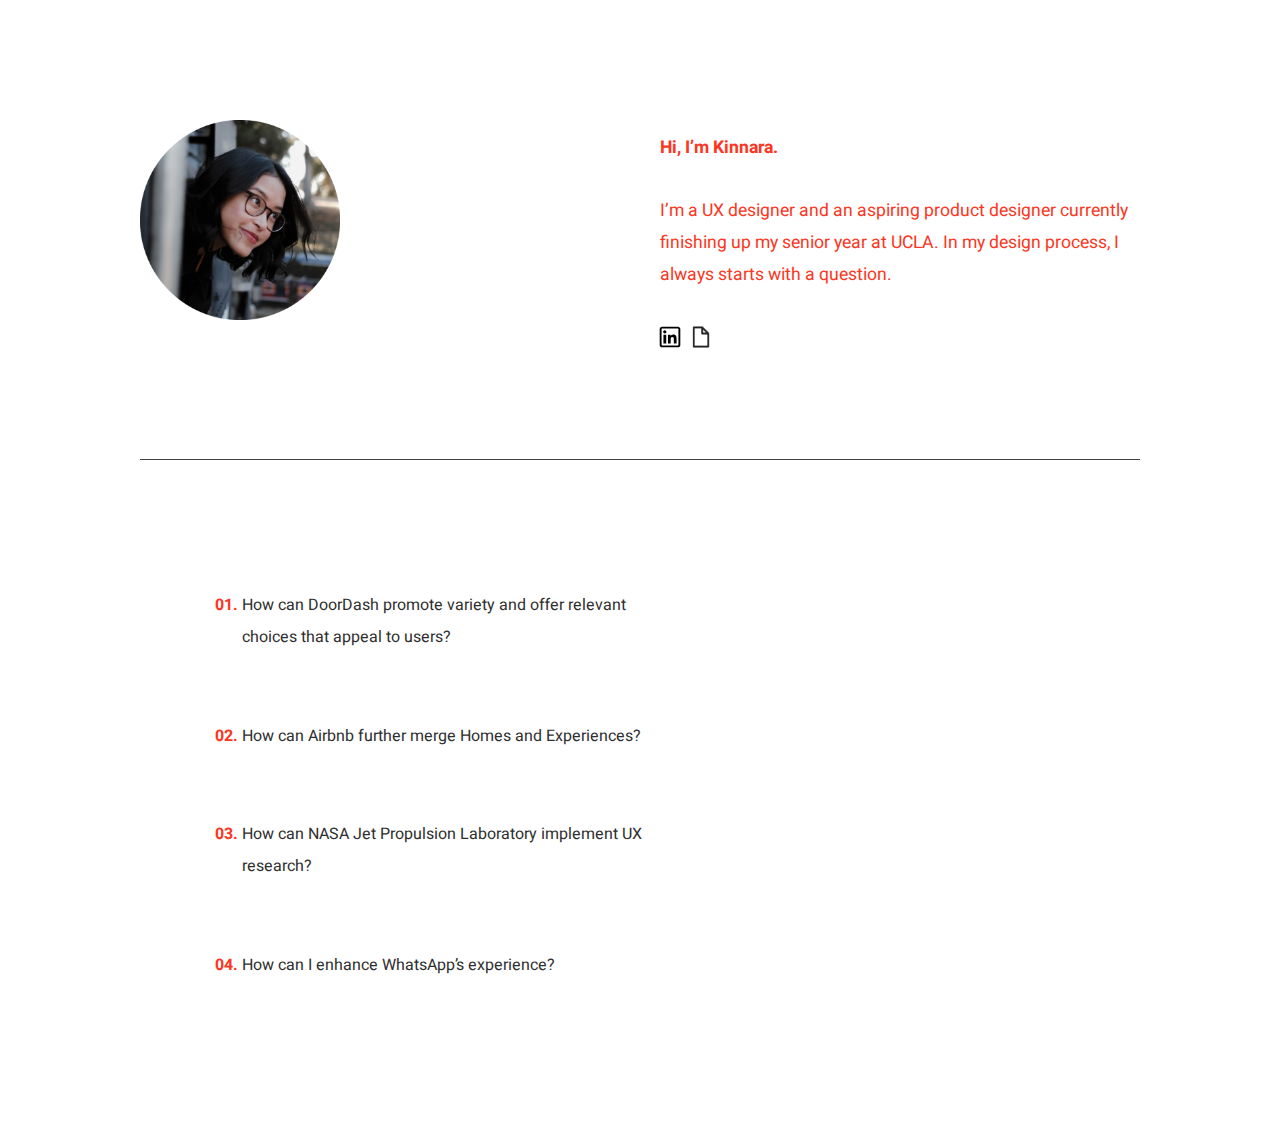
==== index.html @ e4466d97 "Portfolio" ====
<!DOCTYPE html>
<html lang="en">
<head>
  <title>Kinnara Anindita</title>
  <link rel="stylesheet" type="text/css" href="styles.css">
  <link href="https://fonts.googleapis.com/css?family=Heebo:300,700" rel="stylesheet">
  <meta charset="utf-8">
</head>
<body>
  <div class="mainpage">
    <div class="intro">
      <img id="kins" src="kins.png" alt="kinnara's face" width=200px>
      <div class="intro-right">
        <h1 id="opening"> <strong> Hi, I’m Kinnara. </strong> <br><br>I’m a UX designer and an aspiring product designer currently finishing up my senior year at UCLA. In my design process, I always starts with a question.</h1>
          <a href="https://www.linkedin.com/in/kinnaraanindita/"><img id="linkedin" src="linkedin.svg" alt="linkedin icon" width="30px"></a>
          <a href="RESUME2019.pdf" target="_blank"><img id="file" src="file.png" alt="file icon" width=24px></a>
      </div>
    </div>


      <div class="works" style="float:left;">

        <ol>
        <a href="KPCB/index.html">
          <div class="box" id="kpcb" onmouseover="KPCB();" onmouseout="blank();">
            <li><h2>How can DoorDash promote variety and offer relevant choices that appeal to users?</h2></li>
          </div>
        </a>
        <a href="Airbnb/index.html" onmouseover="airbnb();" onmouseout="blank();">
          <div class="box" id="airbnb">
            <li><h2>How can Airbnb further merge Homes and Experiences?</h2></li>
          </div>
        </a>
        <a href="NASA/index.html">
          <div class="box" id="nasa" onmouseover="nasa();" onmouseout="blank();">
            <li><h2>How can NASA Jet Propulsion Laboratory implement UX research?</h2></li>
          </div>
        </a>
        <a href="Whatsapp/index.html">
          <div class="box" id="whatsapp" onmouseover="whatsapp();" onmouseout="blank();">
            <li><h2>How can I enhance WhatsApp’s experience?</h2></li>
          </div>
        </a>
        </ol>

        </div>
        <div class = "image" style="float:right;">
            <img alt="Big Picture" height="550px" id="myImage" src="[data-uri]" >
        </div>



    </div>
  </div>

  <script>
      var img = document.getElementById('myImage')

      function KPCB()
      {
          img.src='KPCB/Mockup.png';
      }
      function airbnb()
      {
          img.src='Airbnb/experiencesnearby.png';
      }
      function nasa()
      {
          img.src='NASA/me.jpeg';
      }
      function whatsapp()
      {
          img.src='Whatsapp/1_1.png';
      }
      function blank()
      {
        img.src='[data-uri]';
      }

      function showImg(){
        var thumb =document.getElementById(x);
        x.style.display = "block";
      };
      function hideImg(x){
        var thumb =document.getElementById(x);
        x.style.display = "none";
      };


    </script>

</body>
</html>
---- styles.css ----
body {
  font-family: 'Heebo', sans-serif;
  margin: 120px;
}

.mainpage{
  margin: auto;
  max-width: 1000px;
}

.intro {
  overflow: auto;
  width: 1000px;
  padding-bottom: 100px;
  border-bottom: 1px solid #424242;
}

.intro-right {
  float: right;
  width: 500px;
  overflow: auto;
}

#linkedin {
  position: relative;
  left: 15px;
  margin-top: 20px;
}

#file {
  position: relative;
  bottom: 3px;
  margin-left: 15px;
}

#kins {
  float: left;
  top: 220px;
  left: 120px;
}

#opening {
  float: right;
  clear: both;
  width: 480px;
  font-size: 1.1em;
  font-weight: 400;
  line-height: 1.8em;
  color: #fc3622;
}

.works {
  width: 600px;
  margin-top: 80px;
}

h2 {
  font-size: 1em;
  font-weight: 400;
  color: #2f2f2f;
  line-height: 24pt;
}

ol {
  font-weight: bold;
  list-style-type: decimal-leading-zero;
}

li {
  color: #fc3622;
}

.image {
  float: right;
  /* padding: 20px; */
  padding-right: 200px;
  margin-top: 125px;
  max-width: 10%;

}

.box {
  padding-left: 10px;
}

#kpcb, #airbnb, #whatsapp, #nasa {
  border: none;
  color: white;
  padding: 16px 32px 16px 60px;
  text-align: left;
  text-decoration: none;
  display: inline-block;
  margin: 4px 2px;
  -webkit-transition-duration: 0.4s;
  transition-duration: 0.4s;
  cursor: pointer;
  width: 400px;
}

#kpcb, #airbnb, #whatsapp, #nasa {
  background-color: white;
  color: #2f2f2f;
}

#kpcb:hover, #airbnb:hover, #whatsapp:hover, #nasa:hover {
  box-shadow: 0 4px 8px 0 rgba(0, 0, 0, 0.2), 0 6px 20px 0 rgba(0, 0, 0, 0.19);
}
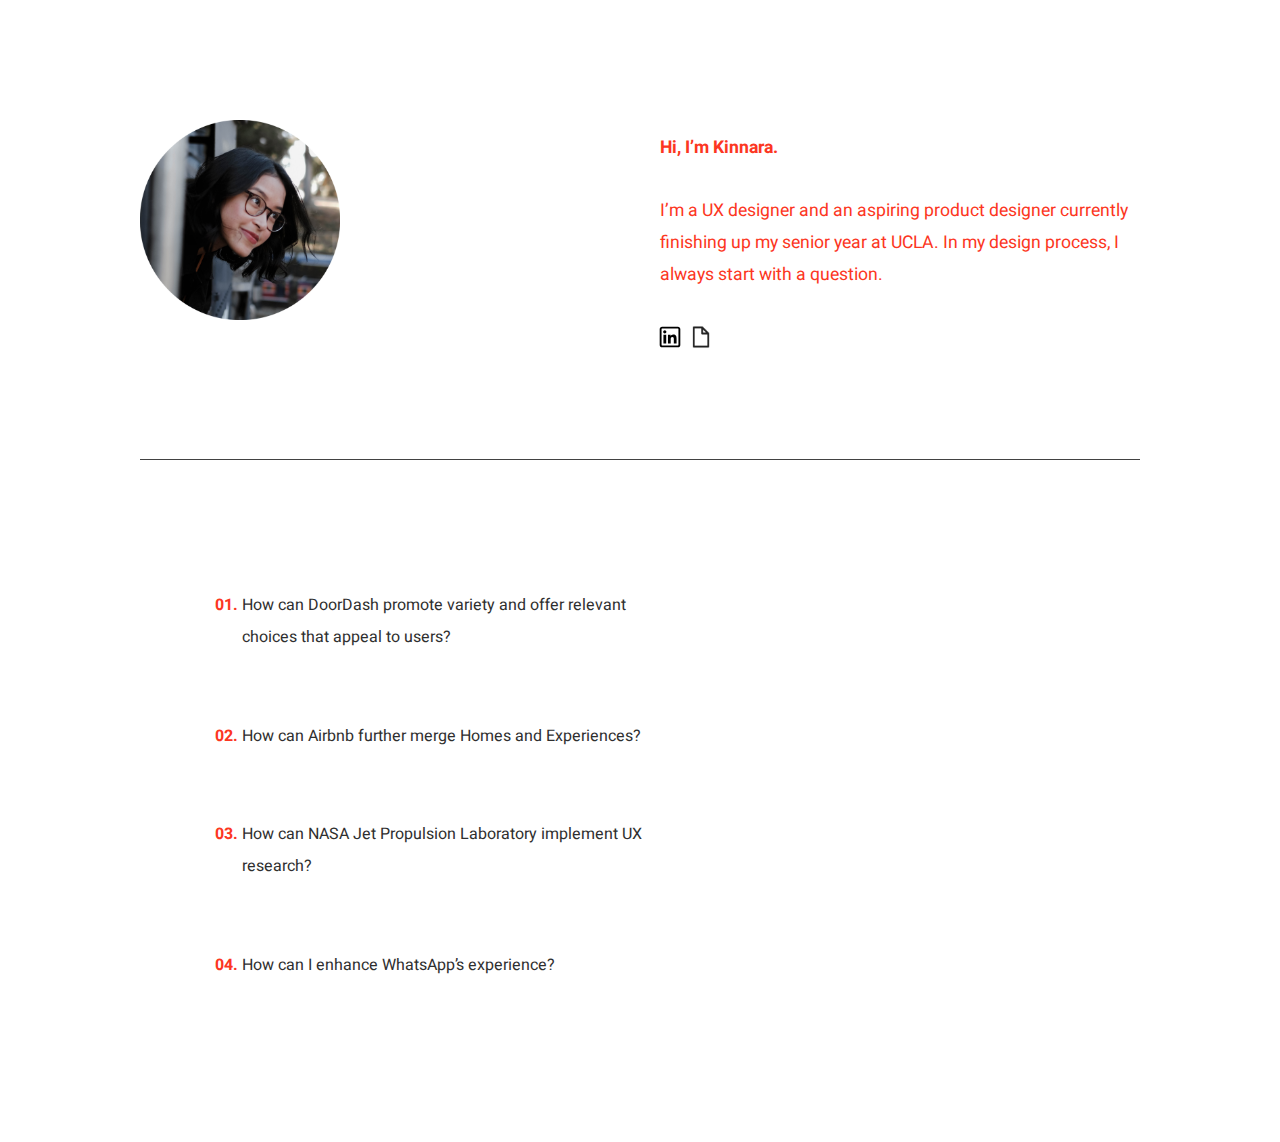
==== commit d4428d14: "Update index.html" ====
--- a/index.html
+++ b/index.html
@@ -11,8 +11,8 @@
     <div class="intro">
       <img id="kins" src="kins.png" alt="kinnara's face" width=200px>
       <div class="intro-right">
-        <h1 id="opening"> <strong> Hi, I’m Kinnara. </strong> <br><br>I’m a UX designer and an aspiring product designer currently finishing up my senior year at UCLA. In my design process, I always starts with a question.</h1>
-          <a href="https://www.linkedin.com/in/kinnaraanindita/"><img id="linkedin" src="linkedin.svg" alt="linkedin icon" width="30px"></a>
+        <h1 id="opening"> <strong> Hi, I’m Kinnara. </strong> <br><br>I’m a UX designer and an aspiring product designer currently finishing up my senior year at UCLA. In my design process, I always start with a question.</h1>
+          <a href="https://www.linkedin.com/in/kinnaraanindita/" target="_blank"><img id="linkedin" src="linkedin.svg" alt="linkedin icon" width="30px"></a>
           <a href="RESUME2019.pdf" target="_blank"><img id="file" src="file.png" alt="file icon" width=24px></a>
       </div>
     </div>
